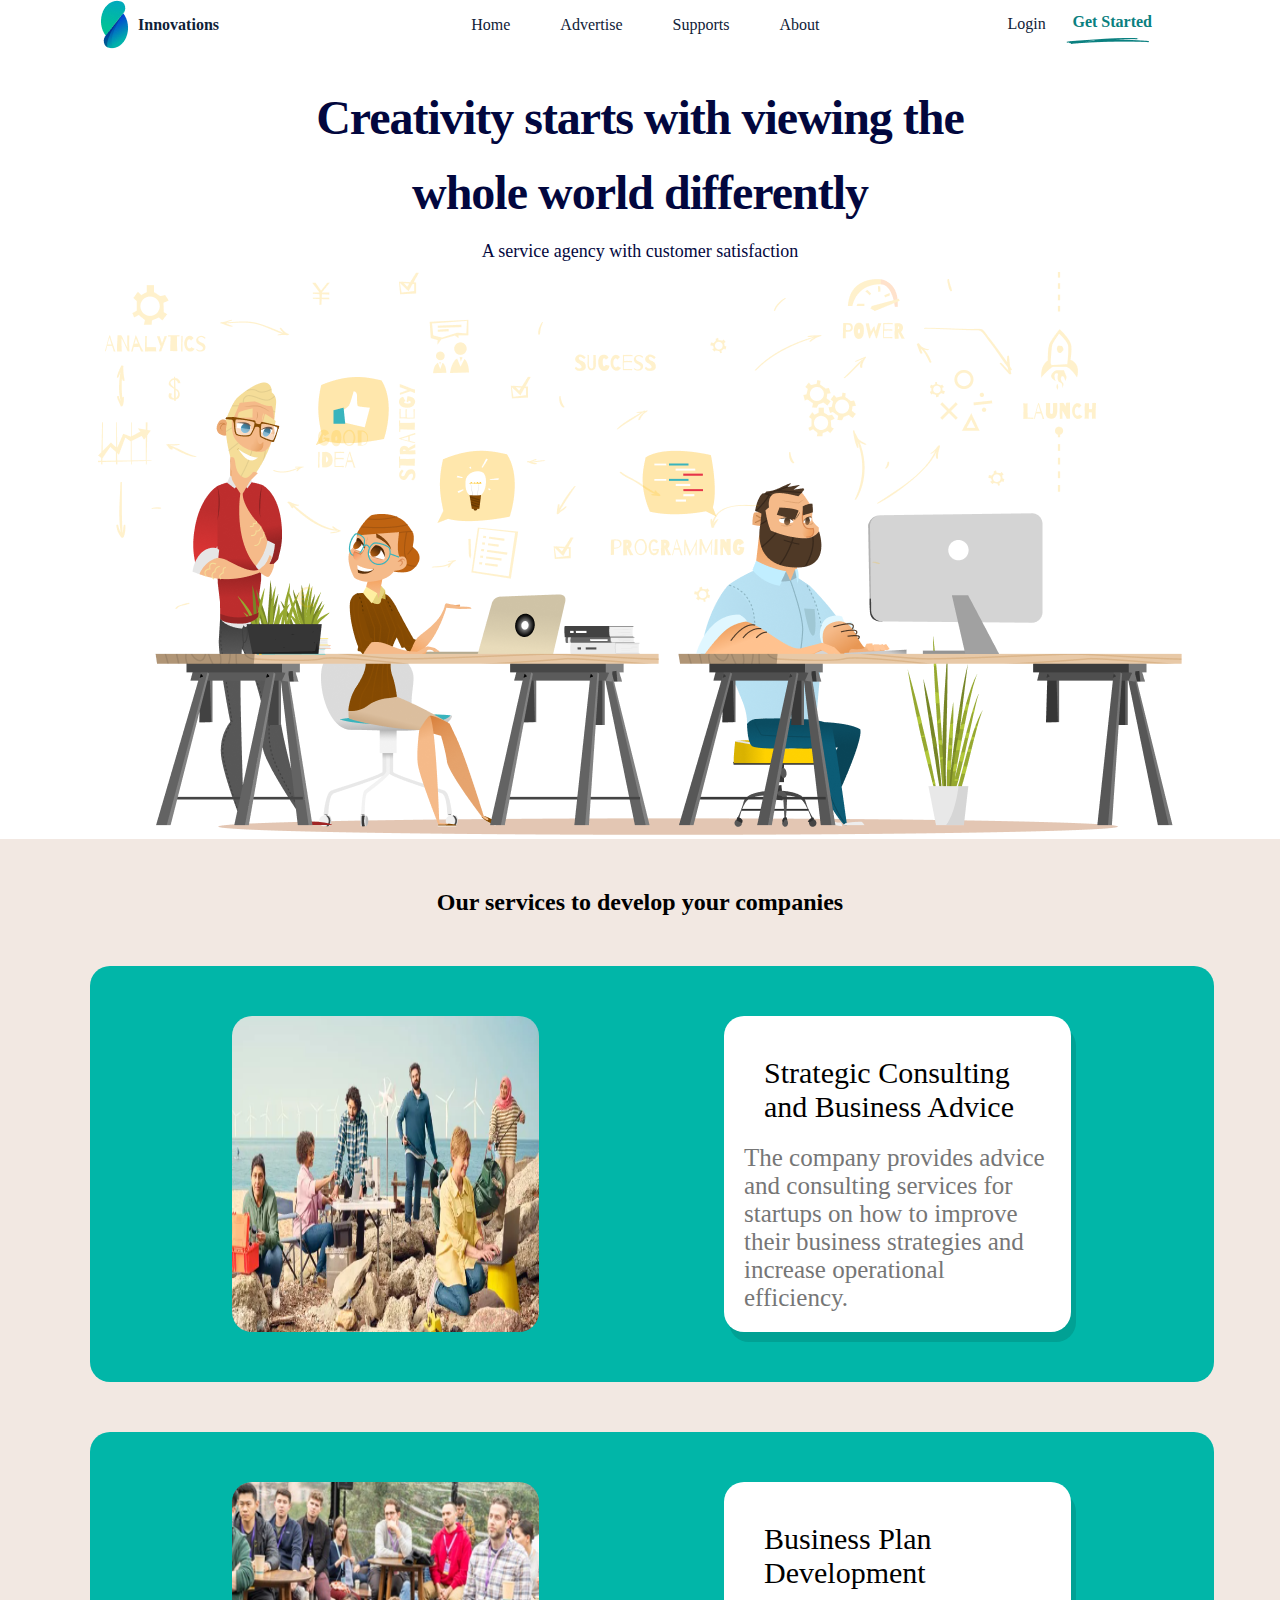
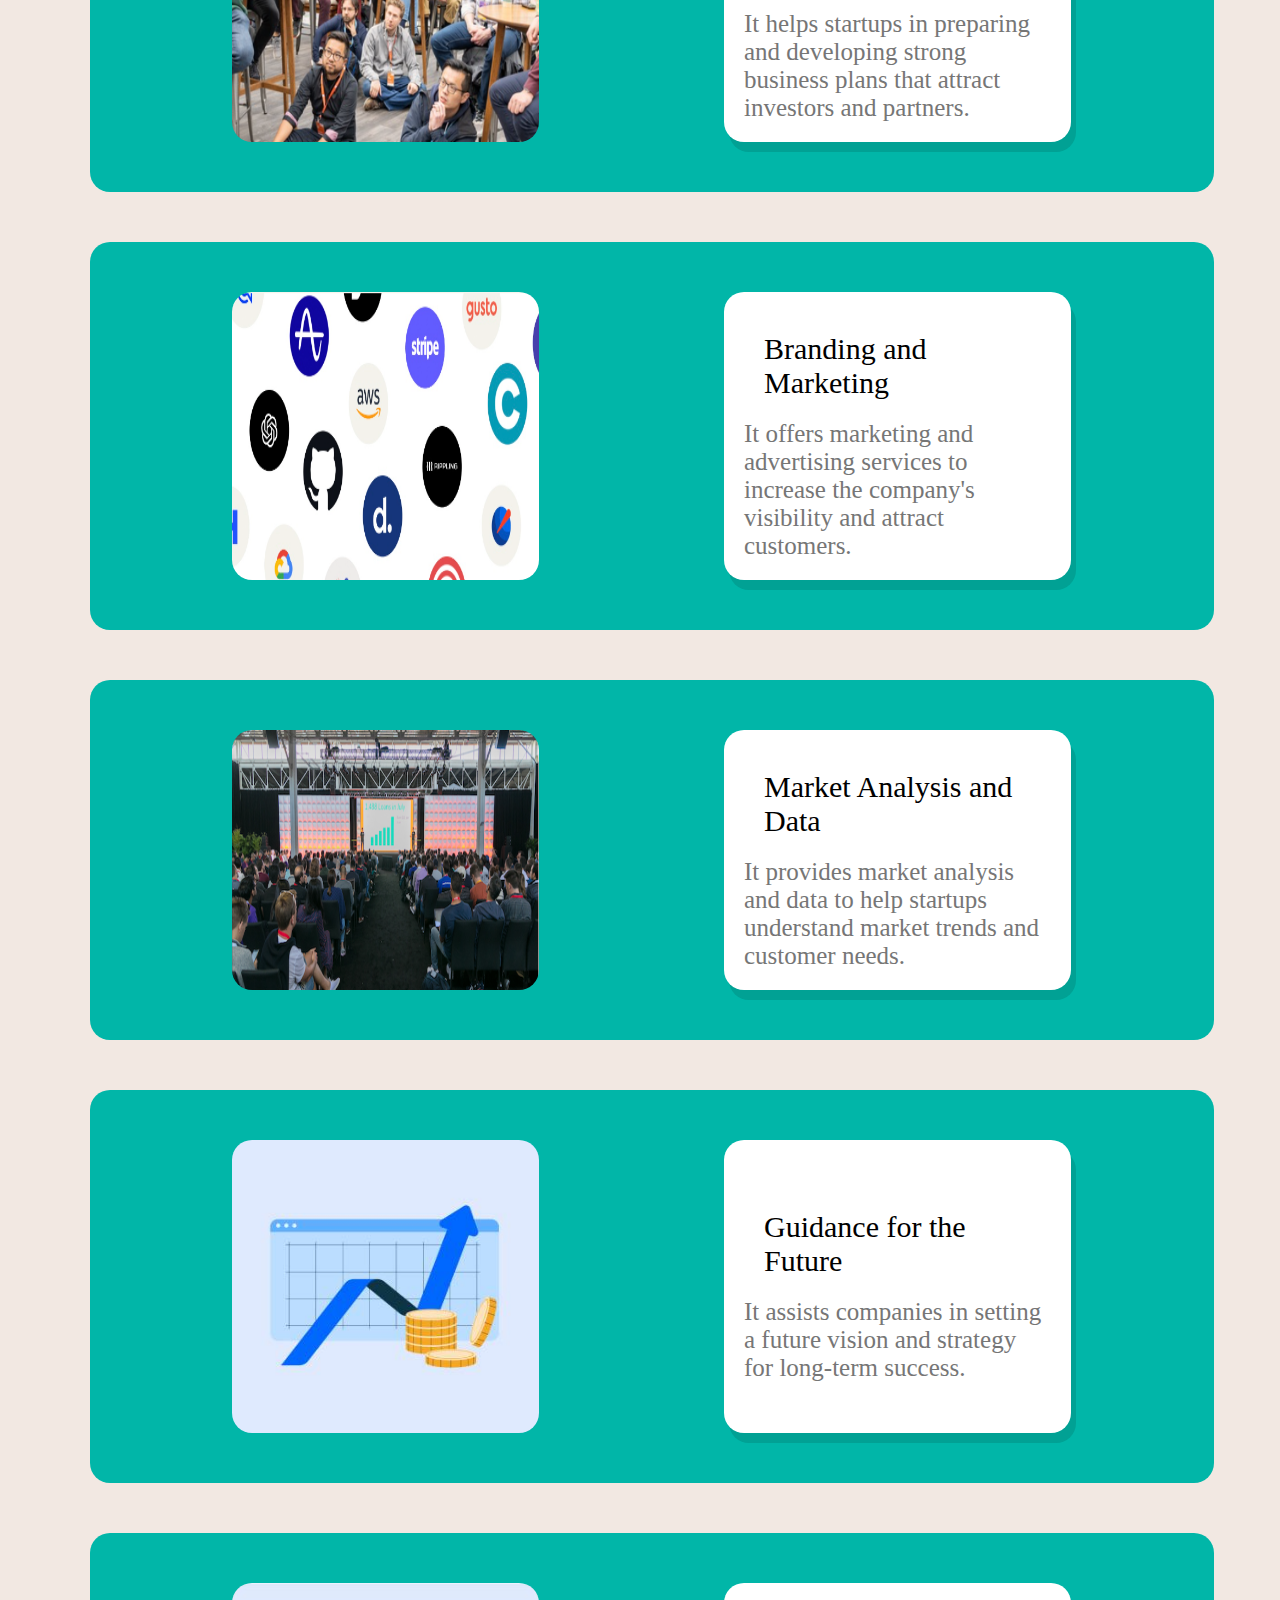
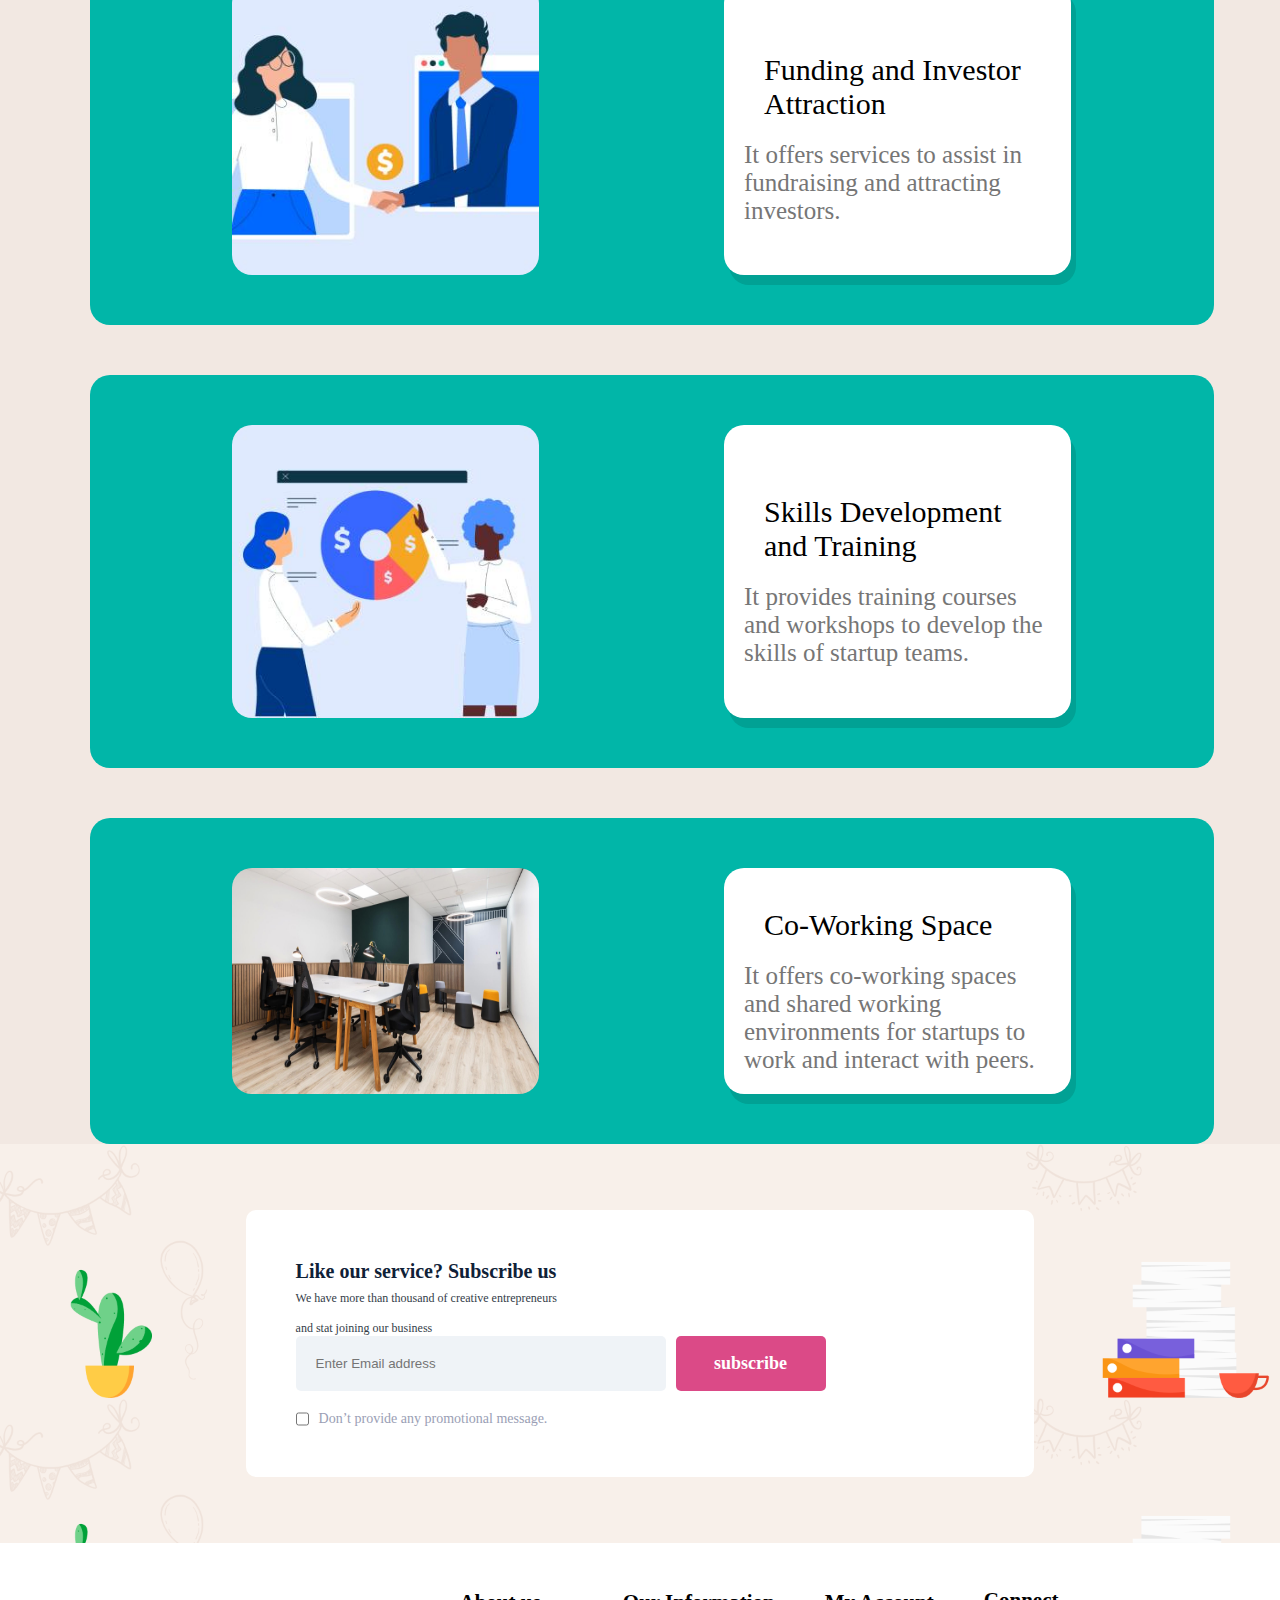
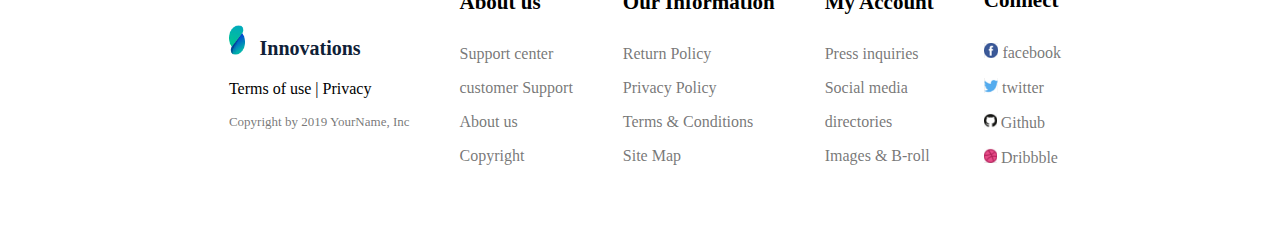
==== advertise.html @ 9fec8b35 "briefs-2" ====
<!DOCTYPE html>
<html lang="en">
  <head>
    <meta charset="UTF-8" />
    <meta name="viewport" content="width=device-width, initial-scale=1.0" />
    <title>Advertise</title>
    <link rel="stylesheet" href="gulobaleStyle.css">
    <link rel="stylesheet" href="advertiseStyle.css">
  </head>
  <body>
    <header>
      <nav class="navbar">
        <a href="#" class="logo">
          <img src="img/Clip path group.png" alt="image" />
          <h4>Innovations</h4>
        </a>
        <ul class="medelbar">
          <li><a href="index.html">Home</a></li>
          <li><a href="advertise.html">Advertise</a></li>
          <li><a href="contact.html">Supports</a></li>
          <li><a href="Supports.html">About</a></li>
        </ul>
        
        <section class="rightbar">
          <a href="contact.html">Login</a>
          <a href="contact.html">
            <h4>Get Started</h4>
            <img src="img/Path 49.png" alt="image">
          </a>
        </section>
      </nav>
      <section class="central">
        <div class="taitel">
          <h1>Creativity starts with viewing the <br> whole world differently</h1>
          <h6>A service agency with customer satisfaction</h6>
          <img src="img/illustration.png" alt="image">
        </div>
      </section>
    </header>
    
    <main class="container">
      <h2>Our services to develop your companies</h2>

      <div class="container-box">
        <img src="img/Strategic Consulting and Business Advice.png" alt="image">
        <div class="box">
          
          <h4>Strategic Consulting and Business Advice</h4>
          <p>The company provides advice and consulting services for startups on how to improve their business strategies and increase operational efficiency.</p>
        </div>
      </div>

      <div class="container-box">
        <img src="img/Business Plan Development.png" alt="image">
        <div class="box">
          
          <h4>Business Plan Development</h4>
          <p>It helps startups in preparing and developing strong business plans that attract investors and partners.
          </p>
        </div>
      </div>

      <div class="container-box">
        <img src="img/Branding and Marketing.png" alt="image">
        <div class="box">
          
          <h4>Branding and Marketing</h4>
          <p>It offers marketing and advertising services to increase the company's visibility and attract customers.</p>
        </div>
      </div>

      <div class="container-box">
        <img src="img/Market Analysis and Data.png" alt="image">
        <div class="box">
          
          <h4>Market Analysis and Data</h4>
          <p>It provides market analysis and data to help startups understand market trends and customer needs.</p>
        </div>
      </div>

      <div class="container-box">
        <img src="img/im-5.jpg" alt="image">
        <div class="box">
          
          <h4>Guidance for the Future</h4>
          <p>It assists companies in setting a future vision and strategy for long-term success.</p>
        </div>
      </div>

      <div class="container-box">
        <img src="img/im-2.jpg" alt="image">
        <div class="box">
          
          <h4>Funding and Investor Attraction</h4>
          <p> It offers services to assist in fundraising and attracting investors.</p>
        </div>
      </div>

      <div class="container-box">
        <img src="img/im-1.jpg" alt="image">
        <div class="box">
          
          <h4>Skills Development and Training</h4>
          <p>It provides training courses and workshops to develop the skills of startup teams.</p>
        </div>
      </div>

      <div class="container-box">
        <img src="img/nantes-bureau-prive.jpg" alt="image">
        <div class="box">
          
          <h4>Co-Working Space</h4>
          <p>It offers co-working spaces and shared working environments for startups to work and interact with peers.</p>
        </div>
      </div>

      <!-- <div class="container-box">
        <div class="box">
          <img src="img/" alt="image">
          <h4></h4>
          <p></p>
        </div>
      </div> -->


    </main>

    <section class="subscribe">
      <div class="cotainer">

        <div id="textId">
          <h3>Like our service? Subscribe us</h3>
          <p>We have more than thousand of creative entrepreneurs<br>and stat joining our business</p>
        </div>
        
        <form action="#">
          
          <div class="divsend">
            <div>

              <input id="emaiId" required placeholder="Enter Email address" name="email" type="email">

              <div id="checkboxId">

                <input id="inputId" name="check" type="checkbox">
                <p>Don’t provide any promotional message.</p>
                
              </div>

            </div>
            
            <button type="submit"><a href="#">subscribe</a></button> 
          </div>
          

        </form> 
      </div>
    </section>

    <section id="contact">
      <div class="footer">
        <div class="main">
          <div class="list">
                      <img id="icone" src="img/Clip path group.png" alt="">
                      <strong>Innovations</strong>
          
            <ul>
              <li id="li1Id">Terms of use | Privacy</li>
              
              <li id="li2Id">Copyright by 2019 YourName, Inc</li>
              
            </ul>
          </div>
  
          <div class="list">
            <h4>About us</h4>
            <ul>
              <li><a href="#">Support center</a></li>
              <li><a href="#">customer Support</a></li>
              <li><a href="#">About us</a></li>
              <li><a href="#">Copyright</a></li>
              
            </ul>
          </div>
  
          <div class="list">
            <h4>Our Information</h4>
            <ul>
              <li><a href="#">Return Policy</a></li>
              <li><a href="#">Privacy Policy</a></li>
              <li><a href="#">Terms & Conditions</a></li>
              <li><a href="#">Site Map</a></li>
              
            </ul>
          </div>
                  
                  <div class="list">
            <h4>My Account</h4>
            <ul>
              <li><a href="#">Press inquiries</a></li>
              <li><a href="#">Social media</a></li>
              <li><a href="#">directories</a></li>
              <li><a href="#">Images & B-roll</a></li>
              
            </ul>
          </div>
  
                  <div class="list">
            <h4>Connect</h4>
            <ul>
              <li><a href="#"><img src="img/fb.png" alt="image"> facebook</a></li>
              <li><a href="#"><img src="img/twiter.png" alt="image"> twitter</a></li>
              <li><a href="#"><img src="img/github.png" alt="image"> Github</a></li>
              <li><a href="#"><img src="img/dribbble.png" alt="image"> Dribbble</a></li>
              
            </ul>
          </div>
  
        </div>
      </div>
  
    </section>


  </body>
</html>
---- gulobaleStyle.css ----
* {
    padding: 0px;
    margin: 0px;
  }

header {
    width: 100%;
  }
  .navbar {
    width: 100%;
    background-color: #fff;
    display: flex;
    justify-content: space-around;
    position: fixed;
    align-items: center;
  }
  .navbar a {
    display: flex;
    justify-content: space-around;
    text-decoration: none;
    align-items: center;
    color: #0F2137;
  }
  .navbar a img {
    padding-right: 10px;
  }
  
  .navbar section {
    display: flex;
    justify-content: space-around;
    align-items: center;
  }
  .navbar section a {
    padding-right: 20px;
  }
  .navbar .medelbar {
    display: flex;
    align-items: center;
    width: 30%;
  }
  .navbar .medelbar li {
    list-style: none;
    padding-left: 50px;
  }
.rightbar{
    
    justify-content: center;

  }
.rightbar h4{
color: #0A8080;
text-align: right;
font-family: DM Sans;
font-size: 16px;
font-style: normal;
font-weight: 700;
line-height: 33px;

  }
.rightbar a:nth-child(2){
  flex-direction: column;
}
.rightbar img{
width: 83.235px;
height: 5.999px;
flex-shrink: 0;
}

.central{
  padding-top: 80px;
  text-align: center;
  
}
.central h1{
color: #02073E;
text-align: center;
font-family: B612;
font-size: 48px;
font-style: normal;
font-weight: 700;
line-height: 75px; 
letter-spacing: -1px;

}
.central h6{
color: #02073E;
text-align: center;
font-family: DM Sans;
font-size: 18px;
font-style: normal;
font-weight: 400;
line-height: 42px;
}



  #contact{
	background: #fff;
    padding: 20px 30px 40px 40px;
    align-items: center;
}
.main{
	display: flex;
	flex-wrap: wrap;
    align-items: center;
    justify-content: space-between;
    
}
.footer{
	display: flex;
  align-items: center;
  justify-content: space-around;
    
}
.list{
	
    align-items: center;
    padding: 25px;
    
}
.list h4{
	font-size: 21px;
	margin-bottom: 30px;
	position: relative;
}
.list h4::before{
	content: "";
	position: absolute;
	height: 2px;
	width: 60px;
	left: 0;
	bottom: -10px;
}
.list ul li:not(last-child) {
	margin-bottom: 16px;
    list-style: none;
}
.list ul li a{
	color: #4b4b4bbf;
	display: block;
	transition: .3s;
    text-decoration: none;
}
.list ul li img{
    height: 15px;
    
}
.list strong{
    padding-left: 10px;
    font-size: 20px;
    color: #0F2137;
}
#icone{
    height: 30px; 
    
}
#li1Id{
    padding-top: 20px;

}
#li2Id{
    font-size: 13px;
    color: #4b4b4bbf;
}
.list ul li a:hover{
	transform: translateX(14px);
}






.subscribe{
  
  background: #F8F0EA;
  background-image: url(img/imgback.png);
  background-size: 100%;
  padding: 66px 66px;
  display: flex;
  justify-content: center;
}
.subscribe .cotainer{

  width: 60%;
  flex-shrink: 0;
  border-radius: 10px;
  background: #FFF;
  display: flex;
  flex-wrap: wrap;
  padding: 50px 50px; 

}
.subscribe .cotainer #textId{
  width: 40%;
}
.subscribe .cotainer #textId h3{
color: #0F2137;
font-family: B612;
font-size: 20px;
font-style: normal;
font-weight: 800;
/* line-height: 35px; */
/* letter-spacing: -0.5px; */
}
.subscribe .cotainer #textId p{
  width: 421px;
  height: 53px;
  flex-shrink: 0;

  color: #343D48;
  
  font-family: DM Sans;
  font-size: 12px;
  font-style: normal;
  font-weight: 500;
  line-height: 30px;
}
.subscribe .cotainer .divsend{
  display: flex;
  flex-wrap: wrap;
}
#checkboxId{
  display: flex; 
}

.subscribe .cotainer .divsend #emaiId{
padding-left: 20px;
width: 350px;
height: 55px;
flex-shrink: 0;
border-width: 0;
border-radius: 5px;
background: #EFF3F7;
}

.subscribe .cotainer .divsend #checkboxId{
  padding-top: 20px;
}

.subscribe .cotainer .divsend #checkboxId p{
color: #9095AD;
font-family: DM Sans;
font-size: 14px;
font-style: normal;
font-weight: 400;
padding-left: 10px;
opacity: 0.9;

}
/* #inputId{
  border-width: 0;
  background: #1a3c5f;
} */

.subscribe .cotainer .divsend button{
height: 55px;
width: 150px;
flex-shrink: 0;
border-radius: 5px;
background: #DB4A87;
border-width: 0;
margin-left: 10px;

transition: .3s;
}
.subscribe .cotainer .divsend button a{
text-decoration: none;
width: 100%;
height: 100%;
color: #FFF;
text-align: center;
font-family: DM Sans;
font-size: 18px;
font-style: normal;
font-weight: 700;
line-height: 40px;

}


.subscribe .cotainer .divsend button:hover{
  height: 55px;
  width: 150px;
  border-radius: 5px;
  background: #ff002f;
  box-shadow: 5px 5px #DB4A87;
  transform:scaleZ(5);
}

.line{
  max-width: 1200px;
  width: 90%;
  height: 2px;
  opacity: 0.10;
  background: #5f5f5f;
  border-radius: 5px;
  display: flex;
  justify-content: center;
}
---- advertiseStyle.css ----
.container{

align-content: center;
background: rgba(239, 226, 218, 0.79);
padding-top: 50px;

}
.container h2{
    text-align: center;
}
.container-box{
    background: #01B6A8;
    display: flex;
    flex-wrap: wrap;
    margin-top: 50px;
    justify-content: space-around;
    padding: 50px 50px;
    width: 80%;
    border-radius: 20px;
    margin-left: 7%;
    
}
.container-box img{
width: 30%;
border-radius: 20px;
}
.box{
    background: #FFF;
    max-width: 30%;
    border-radius: 20px;
    box-shadow: 5px 10px #01a194;
    
    display: flex;
    justify-content: center;
    align-items: flex-start;
    flex-direction: column;
    padding: 20px;

    flex-direction: column;
   justify-content: center;
   flex-shrink: 0;
}
.box h4{
color: #000;
font-family: Inika;
font-size: 30px;
font-style: normal;
font-weight: 400;
line-height: normal;
padding: 20px 20px;
}
.box p{
    color: #767676;
    font-family: Inika;
    font-size: 25px;
    font-style: normal;
    font-weight: 400;
    line-height: normal;
}
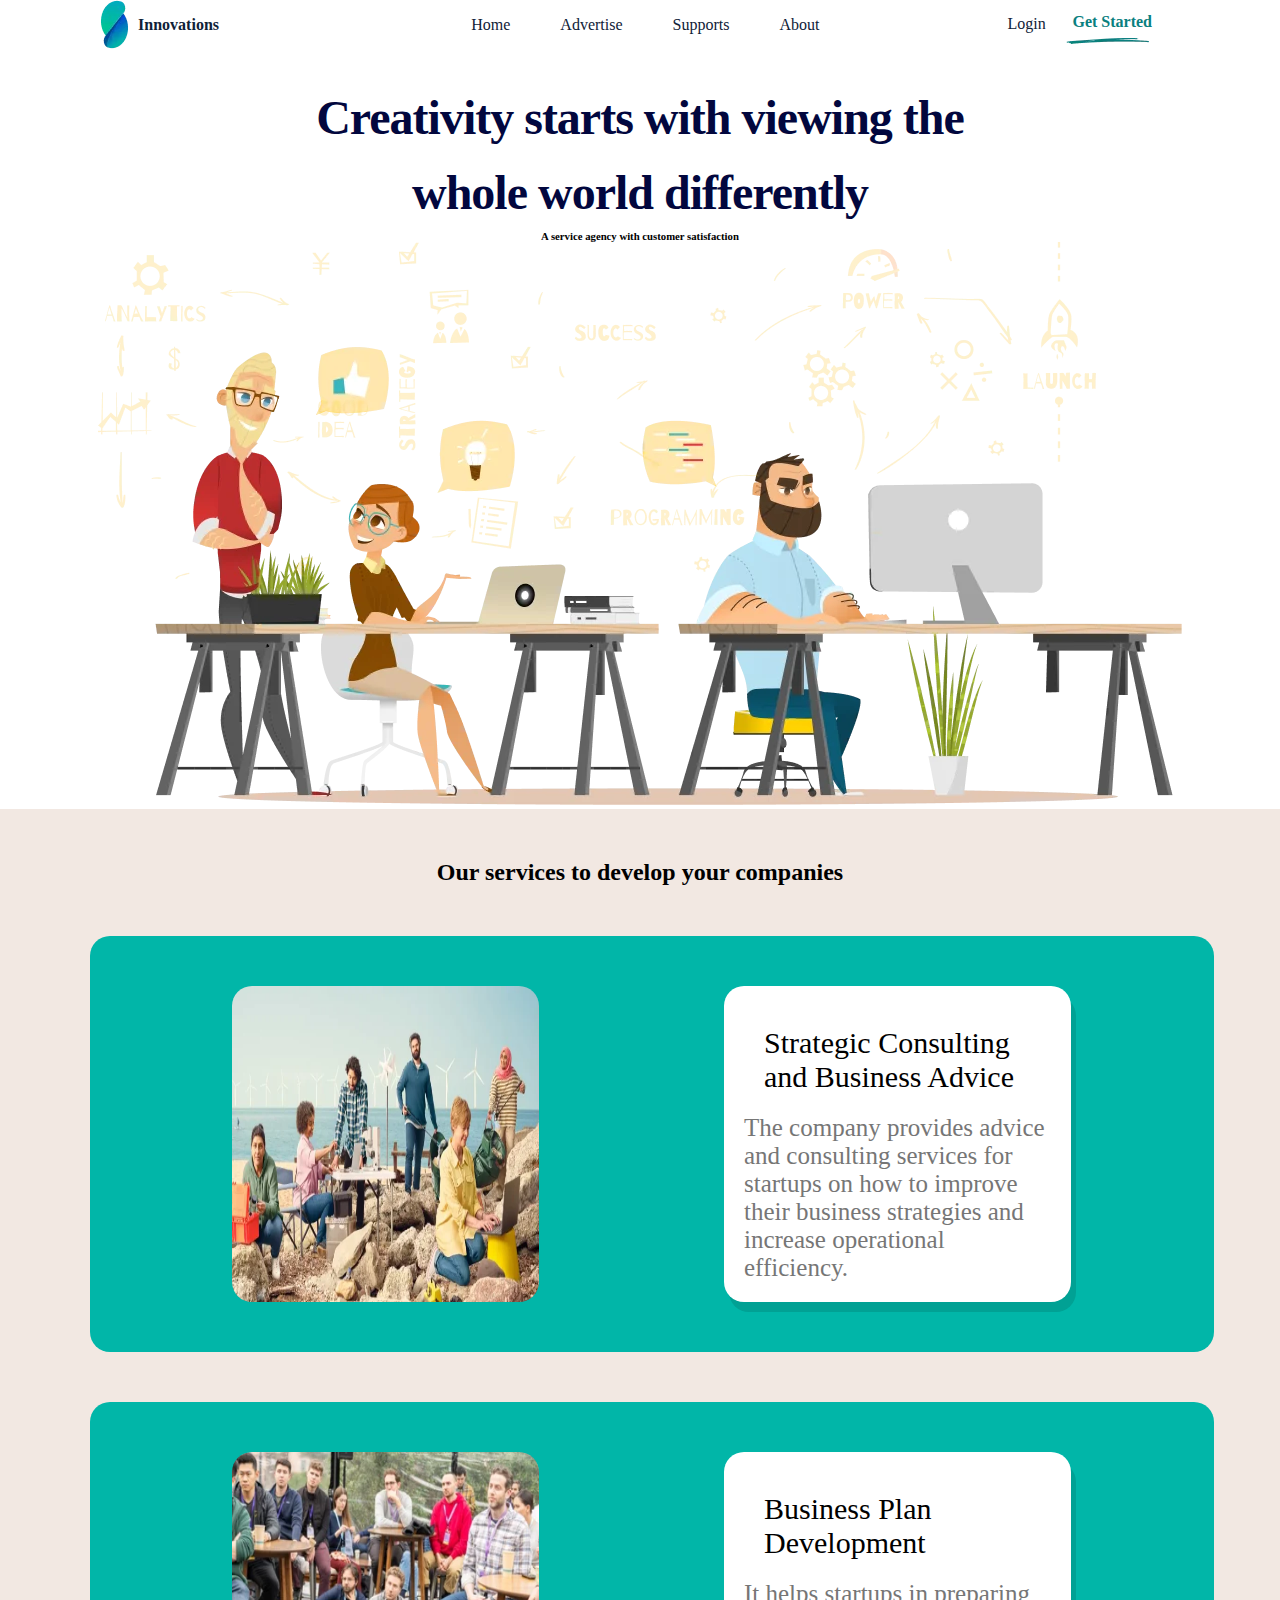
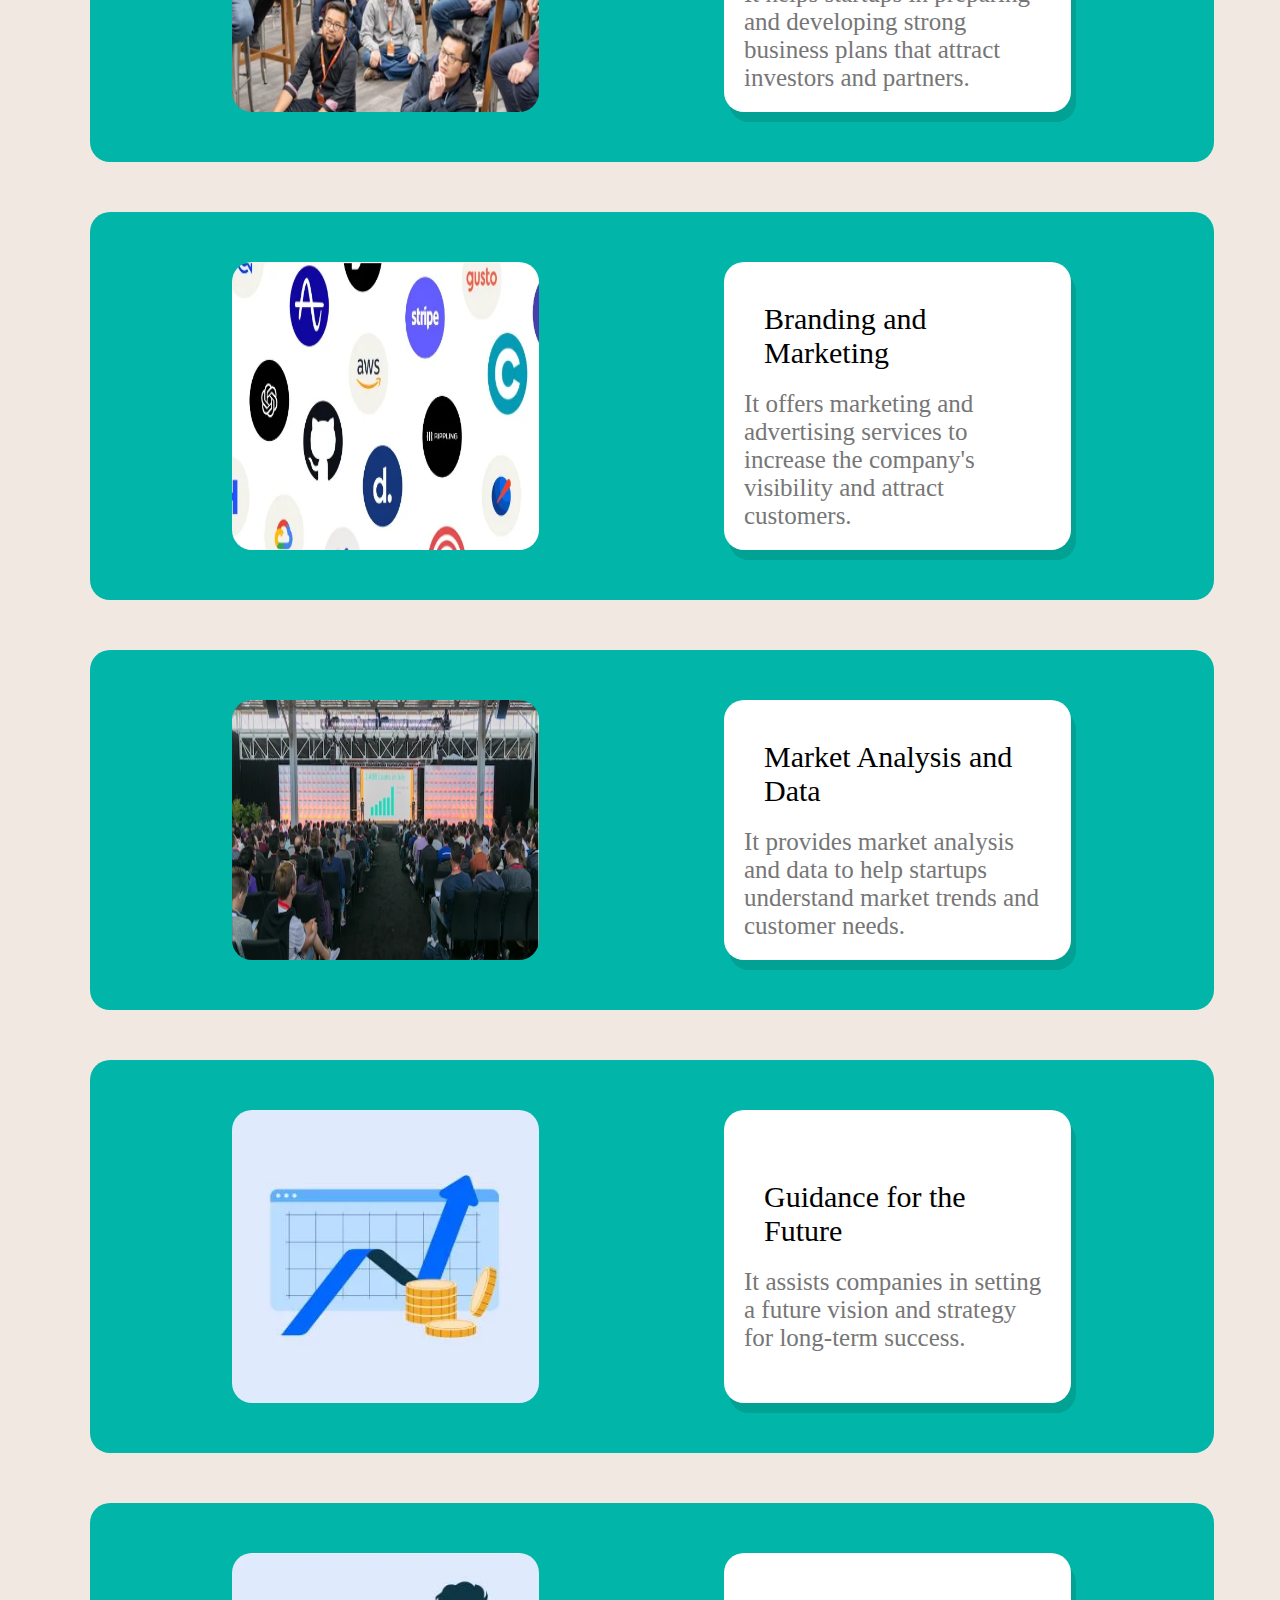
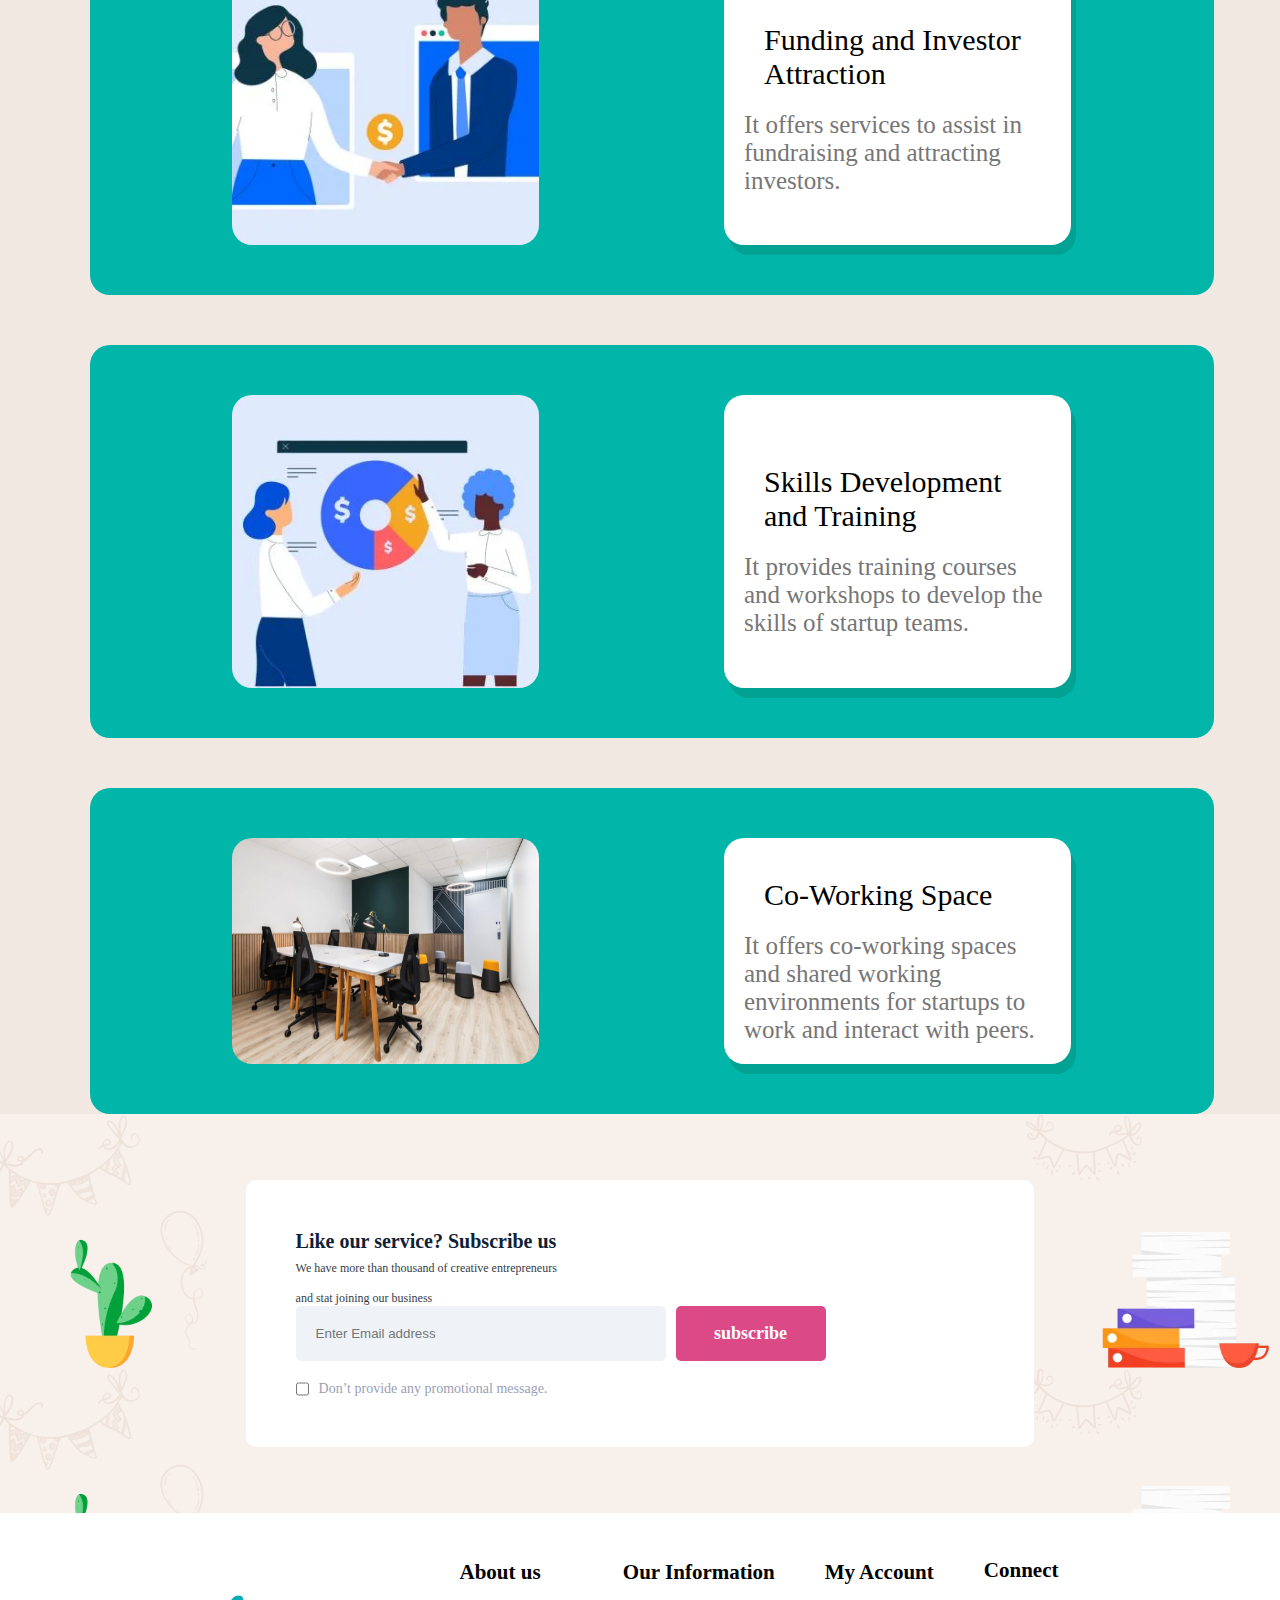
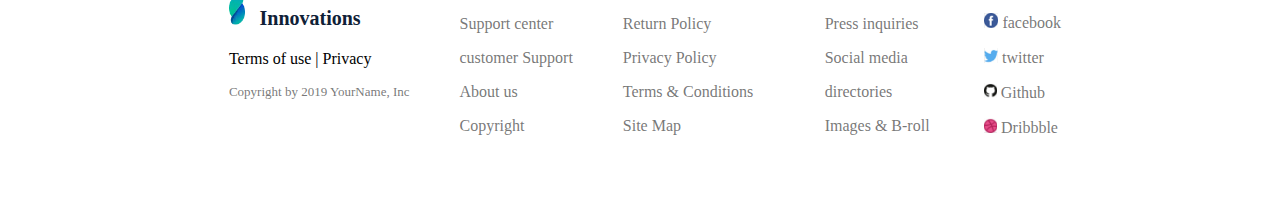
==== commit cd7ab136: "modefier les page" ====
--- a/advertise.html
+++ b/advertise.html
@@ -11,7 +11,7 @@
     <header>
       <nav class="navbar">
         <a href="#" class="logo">
-          <img src="img/Clip path group.png" alt="image" />
+          <img src="img/Clip path group.webp" alt="image" />
           <h4>Innovations</h4>
         </a>
         <ul class="medelbar">
@@ -25,7 +25,7 @@
           <a href="contact.html">Login</a>
           <a href="contact.html">
             <h4>Get Started</h4>
-            <img src="img/Path 49.png" alt="image">
+            <img src="img/Path 49.webp" alt="image">
           </a>
         </section>
       </nav>
@@ -33,7 +33,7 @@
         <div class="taitel">
           <h1>Creativity starts with viewing the <br> whole world differently</h1>
           <h6>A service agency with customer satisfaction</h6>
-          <img src="img/illustration.png" alt="image">
+          <img src="img/illustration.webp" alt="image">
         </div>
       </section>
     </header>
@@ -42,7 +42,7 @@
       <h2>Our services to develop your companies</h2>
 
       <div class="container-box">
-        <img src="img/Strategic Consulting and Business Advice.png" alt="image">
+        <img src="img/Strategic Consulting and Business Advice.webp" alt="image">
         <div class="box">
           
           <h4>Strategic Consulting and Business Advice</h4>
@@ -51,7 +51,7 @@
       </div>
 
       <div class="container-box">
-        <img src="img/Business Plan Development.png" alt="image">
+        <img src="img/Business Plan Development.webp" alt="image">
         <div class="box">
           
           <h4>Business Plan Development</h4>
@@ -61,7 +61,7 @@
       </div>
 
       <div class="container-box">
-        <img src="img/Branding and Marketing.png" alt="image">
+        <img src="img/Branding and Marketing.webp" alt="image">
         <div class="box">
           
           <h4>Branding and Marketing</h4>
@@ -70,7 +70,7 @@
       </div>
 
       <div class="container-box">
-        <img src="img/Market Analysis and Data.png" alt="image">
+        <img src="img/Market Analysis and Data.webp" alt="image">
         <div class="box">
           
           <h4>Market Analysis and Data</h4>
@@ -79,7 +79,7 @@
       </div>
 
       <div class="container-box">
-        <img src="img/im-5.jpg" alt="image">
+        <img src="img/im-5.webp" alt="image">
         <div class="box">
           
           <h4>Guidance for the Future</h4>
@@ -88,7 +88,7 @@
       </div>
 
       <div class="container-box">
-        <img src="img/im-2.jpg" alt="image">
+        <img src="img/im-2.webp" alt="image">
         <div class="box">
           
           <h4>Funding and Investor Attraction</h4>
@@ -97,7 +97,7 @@
       </div>
 
       <div class="container-box">
-        <img src="img/im-1.jpg" alt="image">
+        <img src="img/im-1.webp" alt="image">
         <div class="box">
           
           <h4>Skills Development and Training</h4>
@@ -106,7 +106,7 @@
       </div>
 
       <div class="container-box">
-        <img src="img/nantes-bureau-prive.jpg" alt="image">
+        <img src="img/nantes-bureau-prive.webp" alt="image">
         <div class="box">
           
           <h4>Co-Working Space</h4>
@@ -161,7 +161,7 @@
       <div class="footer">
         <div class="main">
           <div class="list">
-                      <img id="icone" src="img/Clip path group.png" alt="">
+                      <img id="icone" src="img/Clip path group.webp" alt="">
                       <strong>Innovations</strong>
           
             <ul>
@@ -208,10 +208,10 @@
                   <div class="list">
             <h4>Connect</h4>
             <ul>
-              <li><a href="#"><img src="img/fb.png" alt="image"> facebook</a></li>
-              <li><a href="#"><img src="img/twiter.png" alt="image"> twitter</a></li>
-              <li><a href="#"><img src="img/github.png" alt="image"> Github</a></li>
-              <li><a href="#"><img src="img/dribbble.png" alt="image"> Dribbble</a></li>
+              <li><a href="#"><img src="img/fb.webp" alt="image"> facebook</a></li>
+              <li><a href="#"><img src="img/twiter.webp" alt="image"> twitter</a></li>
+              <li><a href="#"><img src="img/github.webp" alt="image"> Github</a></li>
+              <li><a href="#"><img src="img/dribbble.webp" alt="image"> Dribbble</a></li>
               
             </ul>
           </div>
--- a/gulobaleStyle.css
+++ b/gulobaleStyle.css
@@ -82,7 +82,7 @@
 letter-spacing: -1px;
 
 }
-.central h6{
+.central h2{
 color: #02073E;
 text-align: center;
 font-family: DM Sans;
@@ -174,7 +174,7 @@
 .subscribe{
   
   background: #F8F0EA;
-  background-image: url(img/imgback.png);
+  background-image: url(img/imgback.webp);
   background-size: 100%;
   padding: 66px 66px;
   display: flex;
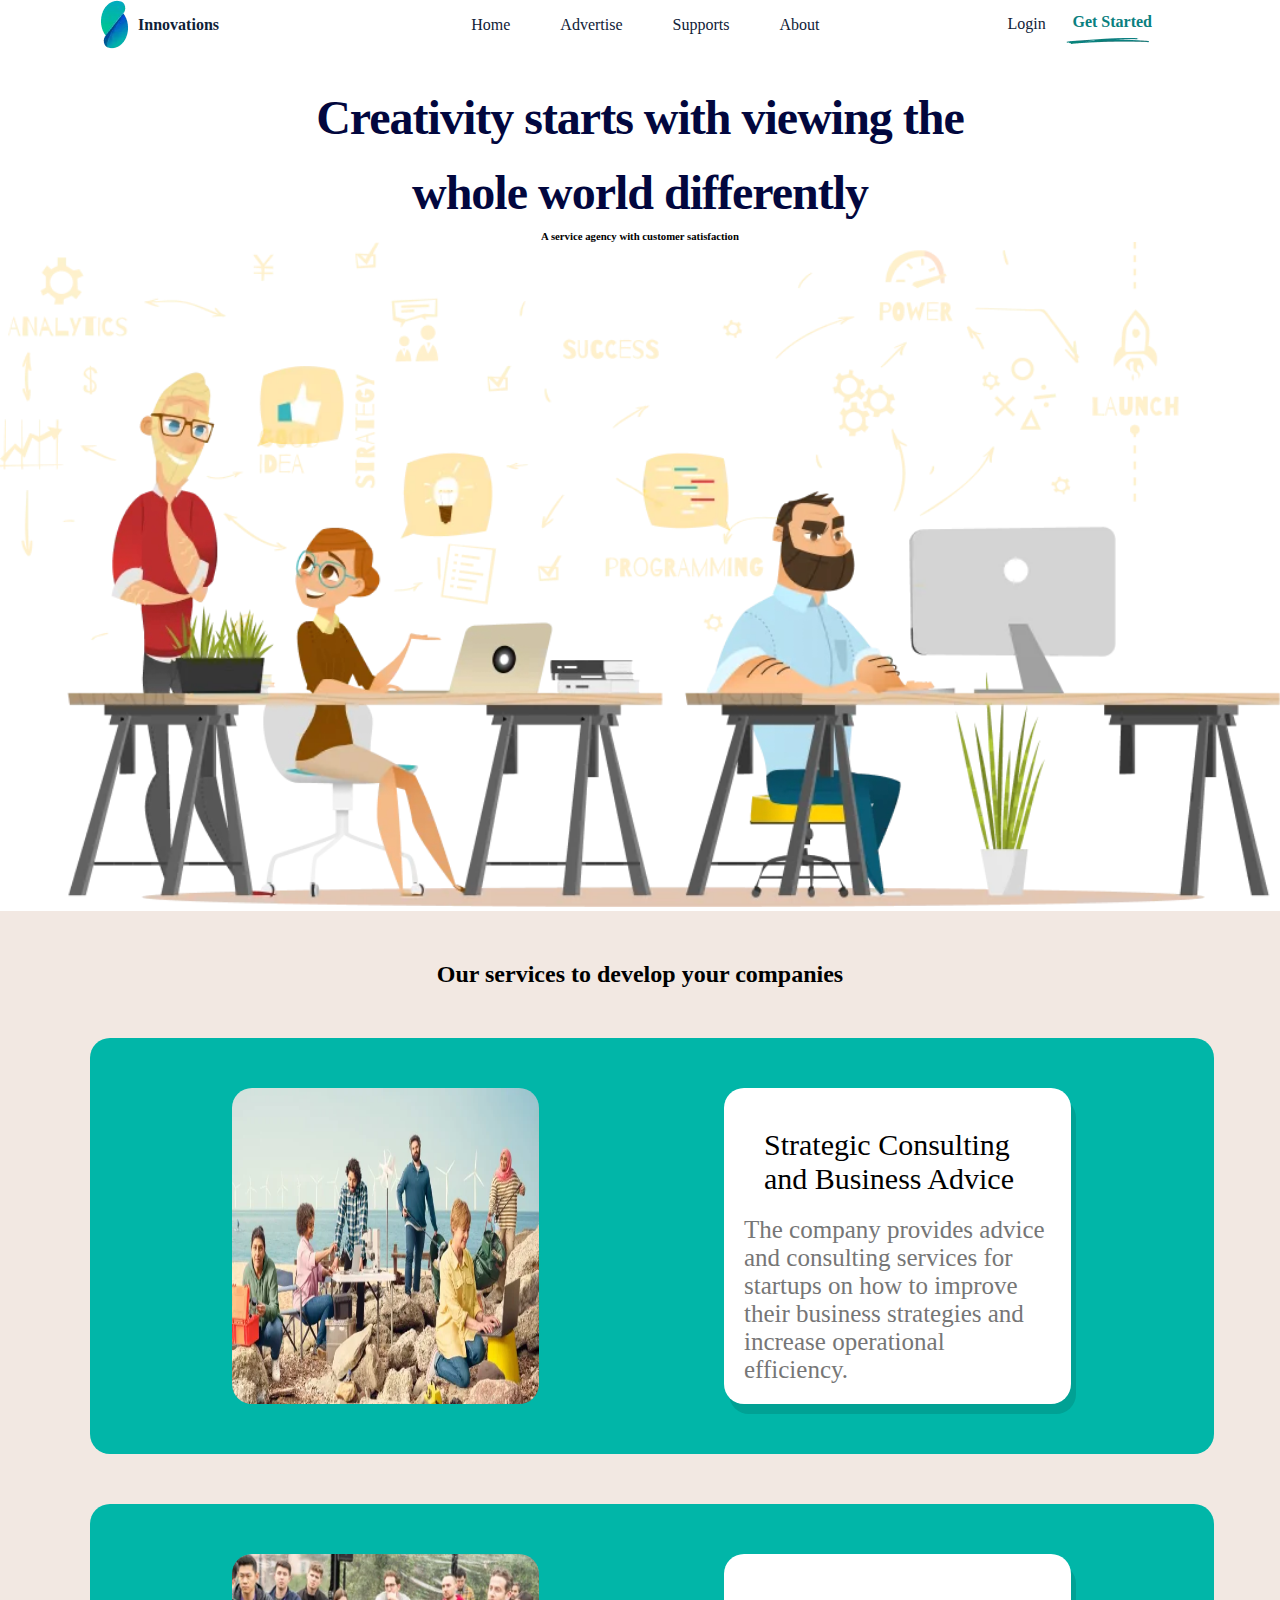
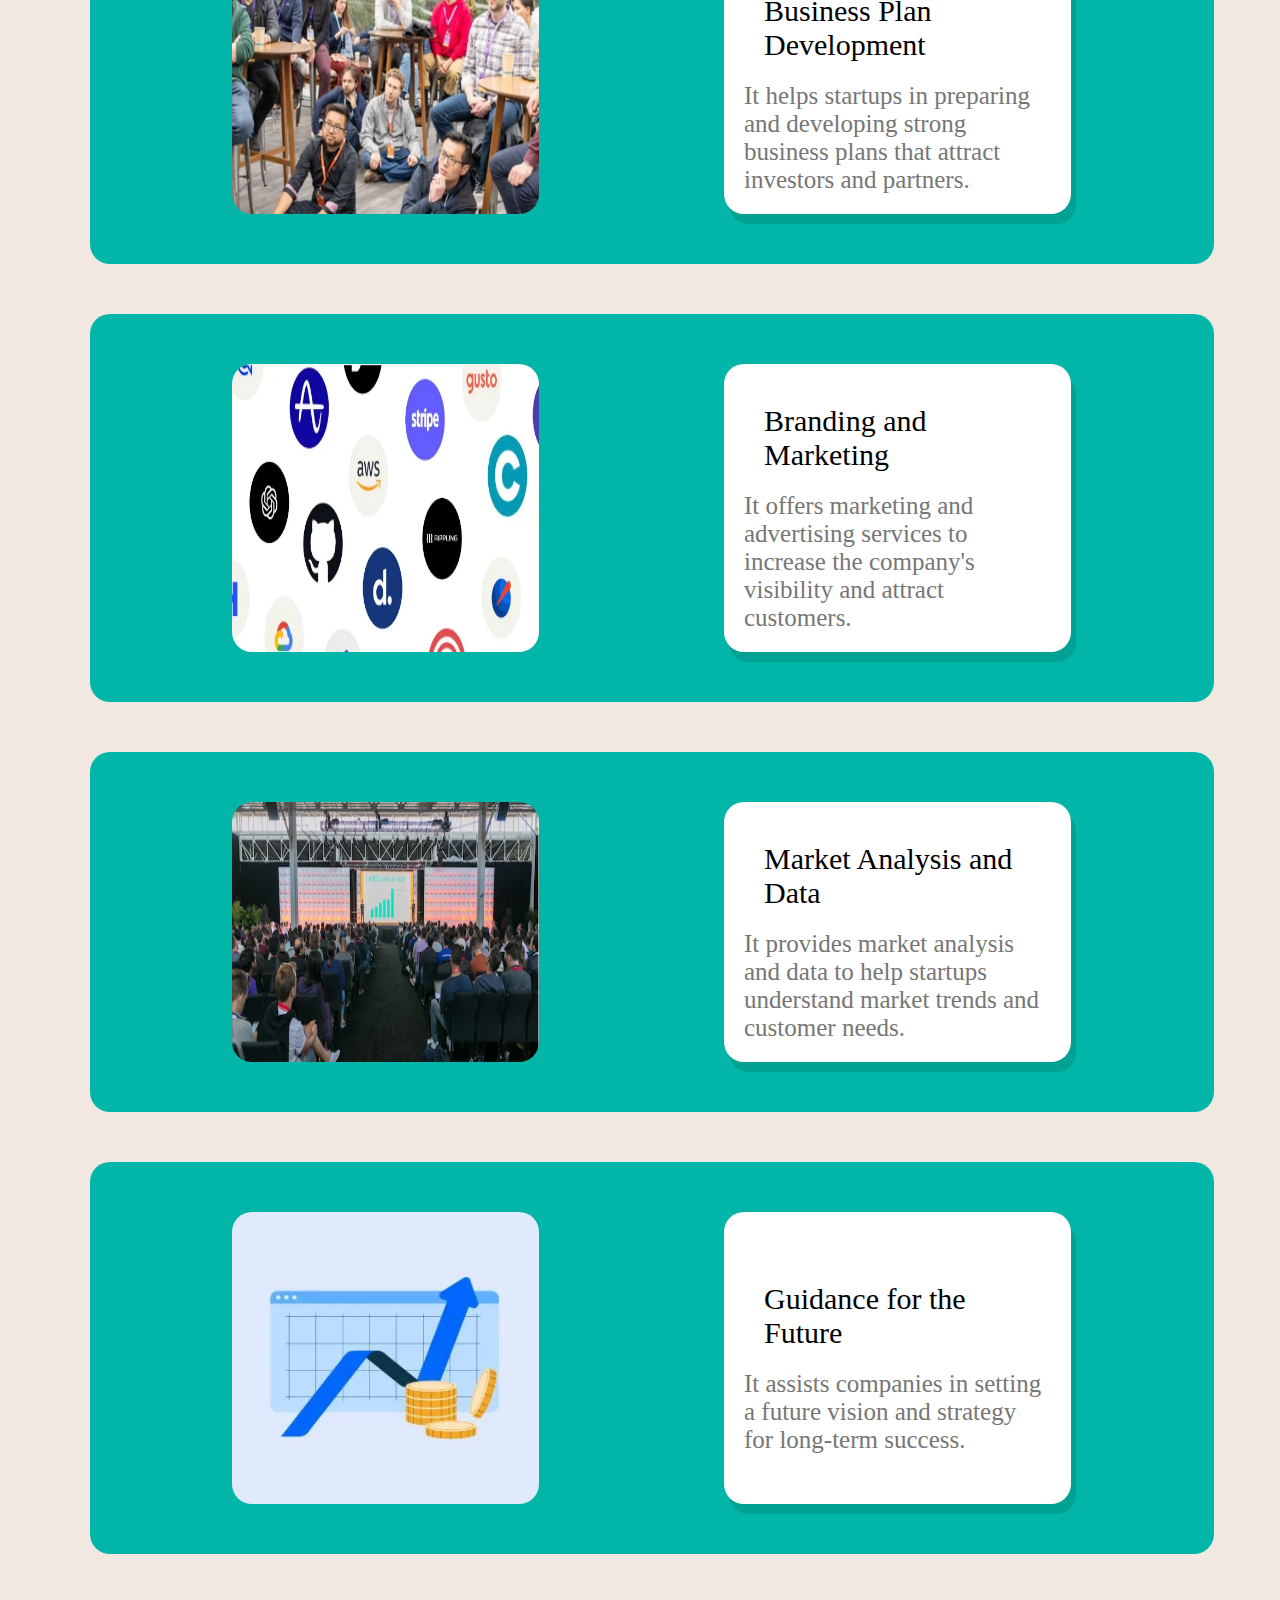
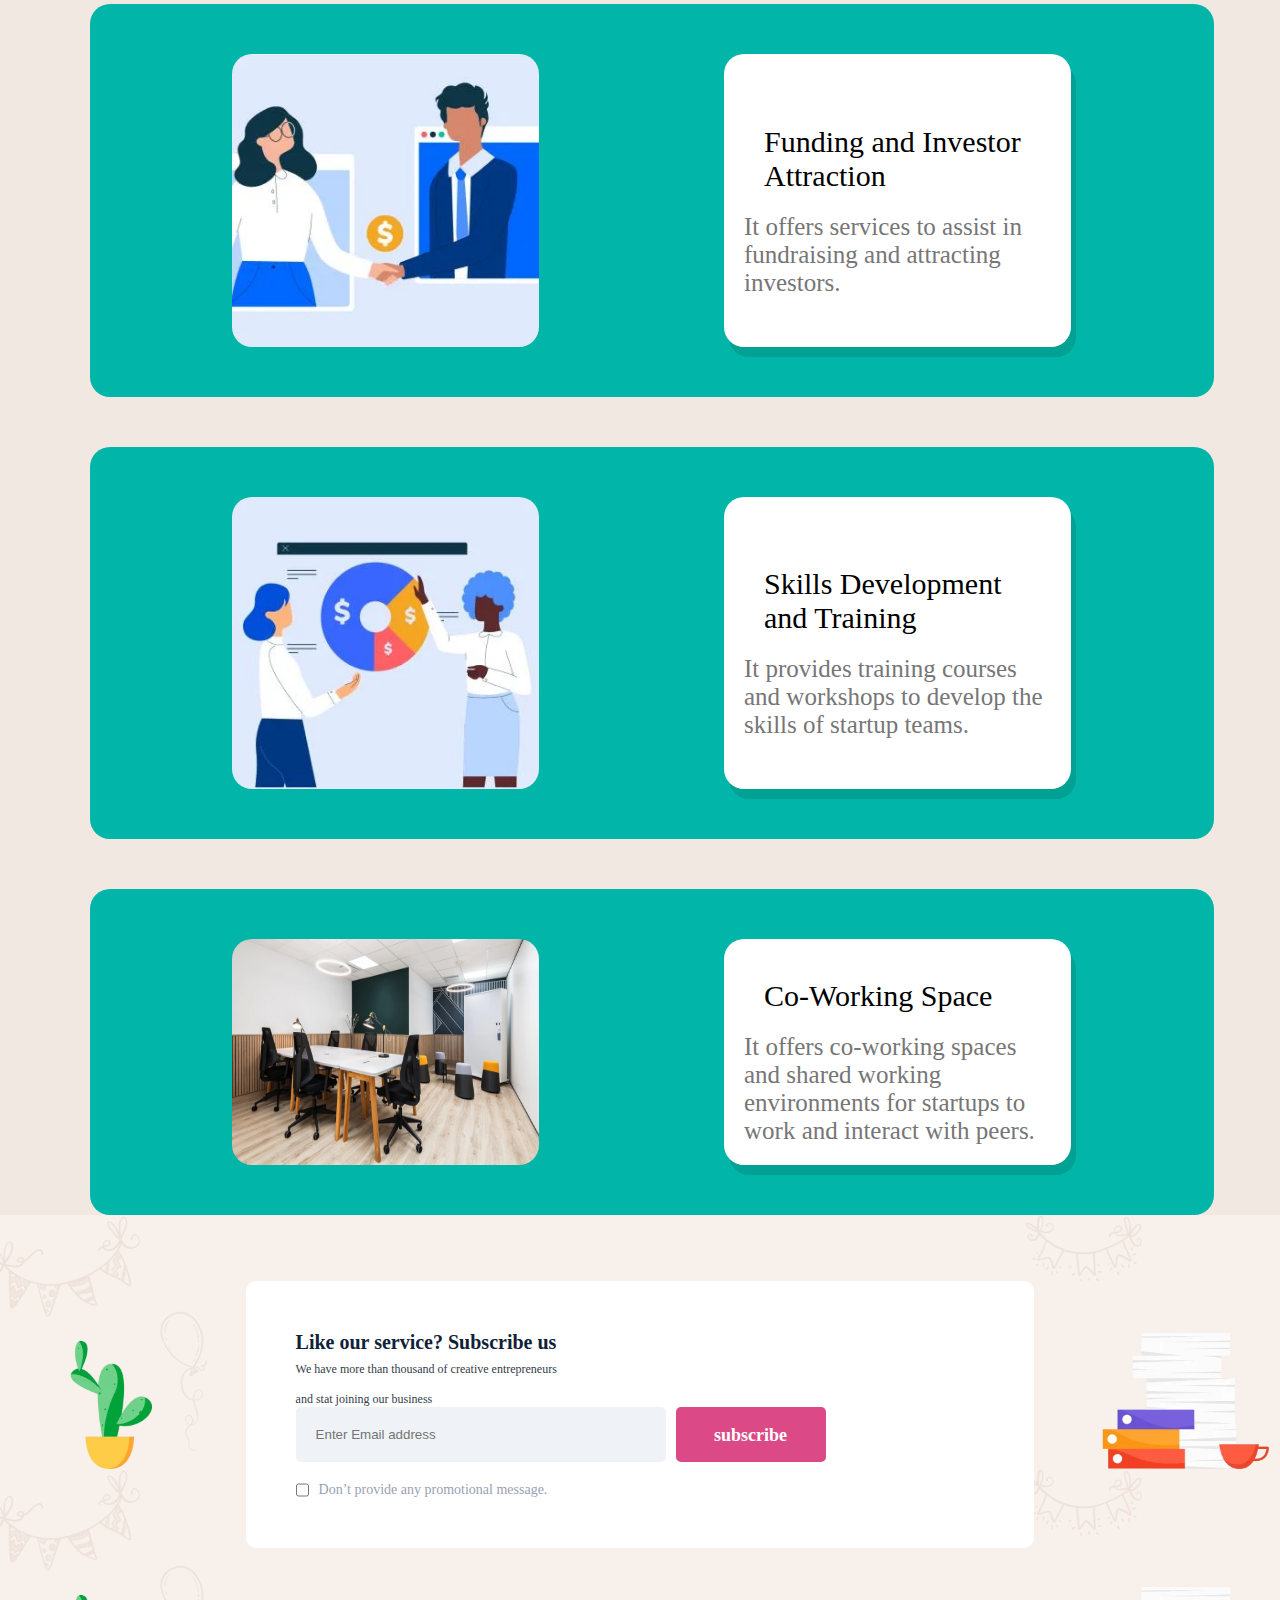
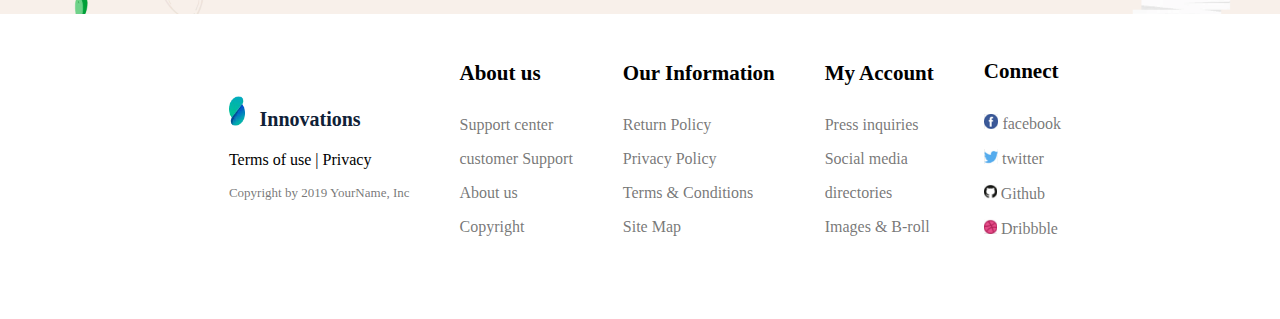
==== commit 307fb165: "lighouse" ====
--- a/advertise.html
+++ b/advertise.html
@@ -33,7 +33,7 @@
         <div class="taitel">
           <h1>Creativity starts with viewing the <br> whole world differently</h1>
           <h6>A service agency with customer satisfaction</h6>
-          <img src="img/illustration.webp" alt="image">
+          <img src="img/illustration.webp" width="100%" alt="image">
         </div>
       </section>
     </header>
@@ -42,7 +42,7 @@
       <h2>Our services to develop your companies</h2>
 
       <div class="container-box">
-        <img src="img/Strategic Consulting and Business Advice.webp" alt="image">
+        <img src="img/Strategic Consulting and Business Advice.webp" width: 30% alt="image">
         <div class="box">
           
           <h4>Strategic Consulting and Business Advice</h4>
@@ -51,7 +51,7 @@
       </div>
 
       <div class="container-box">
-        <img src="img/Business Plan Development.webp" alt="image">
+        <img src="img/Business Plan Development.webp" width: 30% alt="image">
         <div class="box">
           
           <h4>Business Plan Development</h4>
@@ -61,7 +61,7 @@
       </div>
 
       <div class="container-box">
-        <img src="img/Branding and Marketing.webp" alt="image">
+        <img src="img/Branding and Marketing.webp" width: 30% alt="image">
         <div class="box">
           
           <h4>Branding and Marketing</h4>
@@ -70,7 +70,7 @@
       </div>
 
       <div class="container-box">
-        <img src="img/Market Analysis and Data.webp" alt="image">
+        <img src="img/Market Analysis and Data.webp" alt="image" width: 30%>
         <div class="box">
           
           <h4>Market Analysis and Data</h4>
@@ -79,7 +79,7 @@
       </div>
 
       <div class="container-box">
-        <img src="img/im-5.webp" alt="image">
+        <img src="img/im-5.webp" alt="image" width: 30%>
         <div class="box">
           
           <h4>Guidance for the Future</h4>
@@ -88,7 +88,7 @@
       </div>
 
       <div class="container-box">
-        <img src="img/im-2.webp" alt="image">
+        <img src="img/im-2.webp" alt="image" width: 30%>
         <div class="box">
           
           <h4>Funding and Investor Attraction</h4>
@@ -97,7 +97,7 @@
       </div>
 
       <div class="container-box">
-        <img src="img/im-1.webp" alt="image">
+        <img src="img/im-1.webp" alt="image" width: 30%>
         <div class="box">
           
           <h4>Skills Development and Training</h4>
@@ -106,7 +106,7 @@
       </div>
 
       <div class="container-box">
-        <img src="img/nantes-bureau-prive.webp" alt="image">
+        <img src="img/nantes-bureau-prive.webp" alt="image" width: 30%>
         <div class="box">
           
           <h4>Co-Working Space</h4>
@@ -138,11 +138,11 @@
           <div class="divsend">
             <div>
 
-              <input id="emaiId" required placeholder="Enter Email address" name="email" type="email">
+              <input id="emaiId" required placeholder="Enter Email address" name="email"aria-label="email" type="email">
 
               <div id="checkboxId">
 
-                <input id="inputId" name="check" type="checkbox">
+                <input id="inputId" name="check" type="checkbox" aria-label="search">
                 <p>Don’t provide any promotional message.</p>
                 
               </div>
